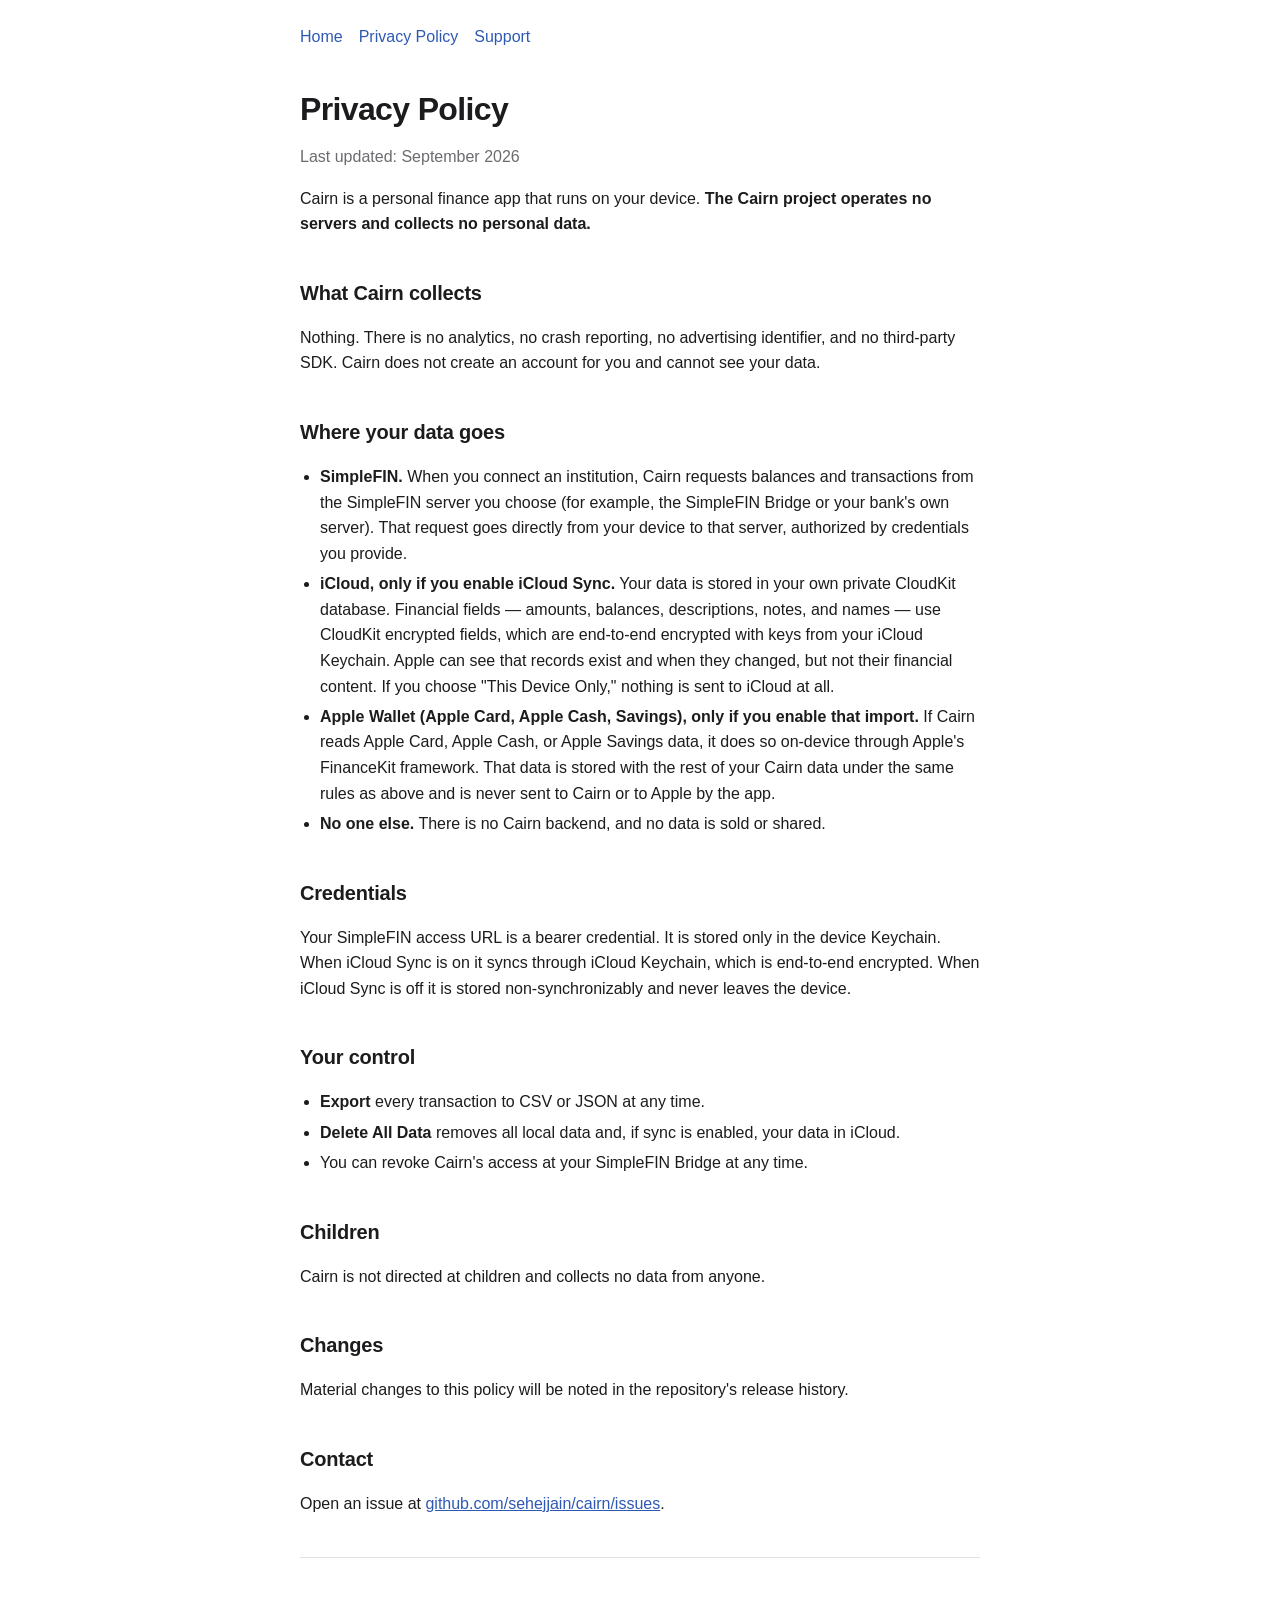
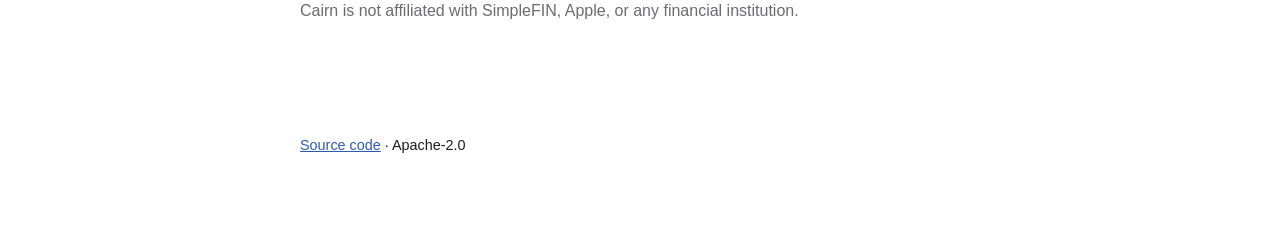
==== privacy.html @ 2c6770ec "Add a Pages site with landing, privacy, and support pages" ====
<!DOCTYPE html>
<html lang="en">
<head>
<meta charset="utf-8">
<meta name="viewport" content="width=device-width, initial-scale=1">
<title>Privacy Policy — Cairn</title>
<meta name="description" content="Cairn's privacy policy. Cairn collects no personal data and operates no servers.">
<link rel="stylesheet" href="style.css">
</head>
<body>
<header class="site">
  <nav class="site"><a href="index.html">Home</a><a href="privacy.html">Privacy Policy</a><a href="support.html">Support</a></nav>
</header>
<main>
  <h1>Privacy Policy</h1>
  <p class="muted">Last updated: September 2026</p>

  <p>Cairn is a personal finance app that runs on your device. <strong>The Cairn project operates no servers and collects no personal data.</strong></p>

  <h2>What Cairn collects</h2>
  <p>Nothing. There is no analytics, no crash reporting, no advertising identifier, and no third-party SDK. Cairn does not create an account for you and cannot see your data.</p>

  <h2>Where your data goes</h2>
  <ul>
    <li>
      <strong>SimpleFIN.</strong> When you connect an institution, Cairn requests balances and transactions from the SimpleFIN server you choose (for example, the SimpleFIN Bridge or your bank's own server). That request goes directly from your device to that server, authorized by credentials you provide.
    </li>
    <li>
      <strong>iCloud, only if you enable iCloud Sync.</strong> Your data is stored in your own private CloudKit database. Financial fields — amounts, balances, descriptions, notes, and names — use CloudKit encrypted fields, which are end-to-end encrypted with keys from your iCloud Keychain. Apple can see that records exist and when they changed, but not their financial content. If you choose "This Device Only," nothing is sent to iCloud at all.
    </li>
    <li>
      <strong>Apple Wallet (Apple Card, Apple Cash, Savings), only if you enable that import.</strong> If Cairn reads Apple Card, Apple Cash, or Apple Savings data, it does so on-device through Apple's FinanceKit framework. That data is stored with the rest of your Cairn data under the same rules as above and is never sent to Cairn or to Apple by the app.
    </li>
    <li>
      <strong>No one else.</strong> There is no Cairn backend, and no data is sold or shared.
    </li>
  </ul>

  <h2>Credentials</h2>
  <p>Your SimpleFIN access URL is a bearer credential. It is stored only in the device Keychain. When iCloud Sync is on it syncs through iCloud Keychain, which is end-to-end encrypted. When iCloud Sync is off it is stored non-synchronizably and never leaves the device.</p>

  <h2>Your control</h2>
  <ul>
    <li><strong>Export</strong> every transaction to CSV or JSON at any time.</li>
    <li><strong>Delete All Data</strong> removes all local data and, if sync is enabled, your data in iCloud.</li>
    <li>You can revoke Cairn's access at your SimpleFIN Bridge at any time.</li>
  </ul>

  <h2>Children</h2>
  <p>Cairn is not directed at children and collects no data from anyone.</p>

  <h2>Changes</h2>
  <p>Material changes to this policy will be noted in the repository's release history.</p>

  <h2>Contact</h2>
  <p>Open an issue at <a href="https://github.com/sehejjain/cairn/issues">github.com/sehejjain/cairn/issues</a>.</p>

  <hr>
  <p class="muted">Cairn is not affiliated with SimpleFIN, Apple, or any financial institution.</p>
</main>
<footer class="site">
  <p><a href="https://github.com/sehejjain/cairn">Source code</a> · Apache-2.0</p>
</footer>
</body>
</html>
---- style.css ----
:root {
  color-scheme: light dark;
  --bg: #ffffff;
  --fg: #1c1c1e;
  --muted: #6b6b70;
  --accent: #2e59b3;
  --card: #f5f5f7;
  --rule: #e2e2e6;
}

@media (prefers-color-scheme: dark) {
  :root {
    --bg: #111113;
    --fg: #f2f2f4;
    --muted: #a1a1a8;
    --accent: #8ab4ff;
    --card: #1c1c1f;
    --rule: #2c2c31;
  }
}

* { box-sizing: border-box; }

body {
  margin: 0;
  background: var(--bg);
  color: var(--fg);
  font: 16px/1.6 -apple-system, BlinkMacSystemFont, "SF Pro Text", "Segoe UI", Roboto, Helvetica, Arial, sans-serif;
  -webkit-text-size-adjust: 100%;
}

main {
  max-width: 720px;
  margin: 0 auto;
  padding: 40px 20px 80px;
}

header.site {
  max-width: 720px;
  margin: 0 auto;
  padding: 24px 20px 0;
}

h1 { font-size: 2rem; line-height: 1.2; margin: 0 0 0.25em; letter-spacing: -0.02em; }
h2 { font-size: 1.25rem; margin: 2em 0 0.5em; letter-spacing: -0.01em; }
h3 { font-size: 1.05rem; margin: 1.5em 0 0.4em; }
p, li { color: var(--fg); }
.lede { color: var(--muted); font-size: 1.1rem; }
.muted { color: var(--muted); }
a { color: var(--accent); }

ul { padding-left: 1.25em; }
li { margin: 0.3em 0; }

hr { border: 0; border-top: 1px solid var(--rule); margin: 2.5em 0; }

.card {
  background: var(--card);
  border-radius: 16px;
  padding: 20px 22px;
  margin: 1.5em 0;
}

nav.site a { margin-right: 16px; text-decoration: none; }
nav.site a:hover { text-decoration: underline; }

footer.site {
  max-width: 720px;
  margin: 0 auto;
  padding: 0 20px 60px;
  color: var(--muted);
  font-size: 0.9rem;
}

code {
  font-family: ui-monospace, SFMono-Regular, Menlo, monospace;
  font-size: 0.9em;
  background: var(--card);
  padding: 0.1em 0.35em;
  border-radius: 5px;
}
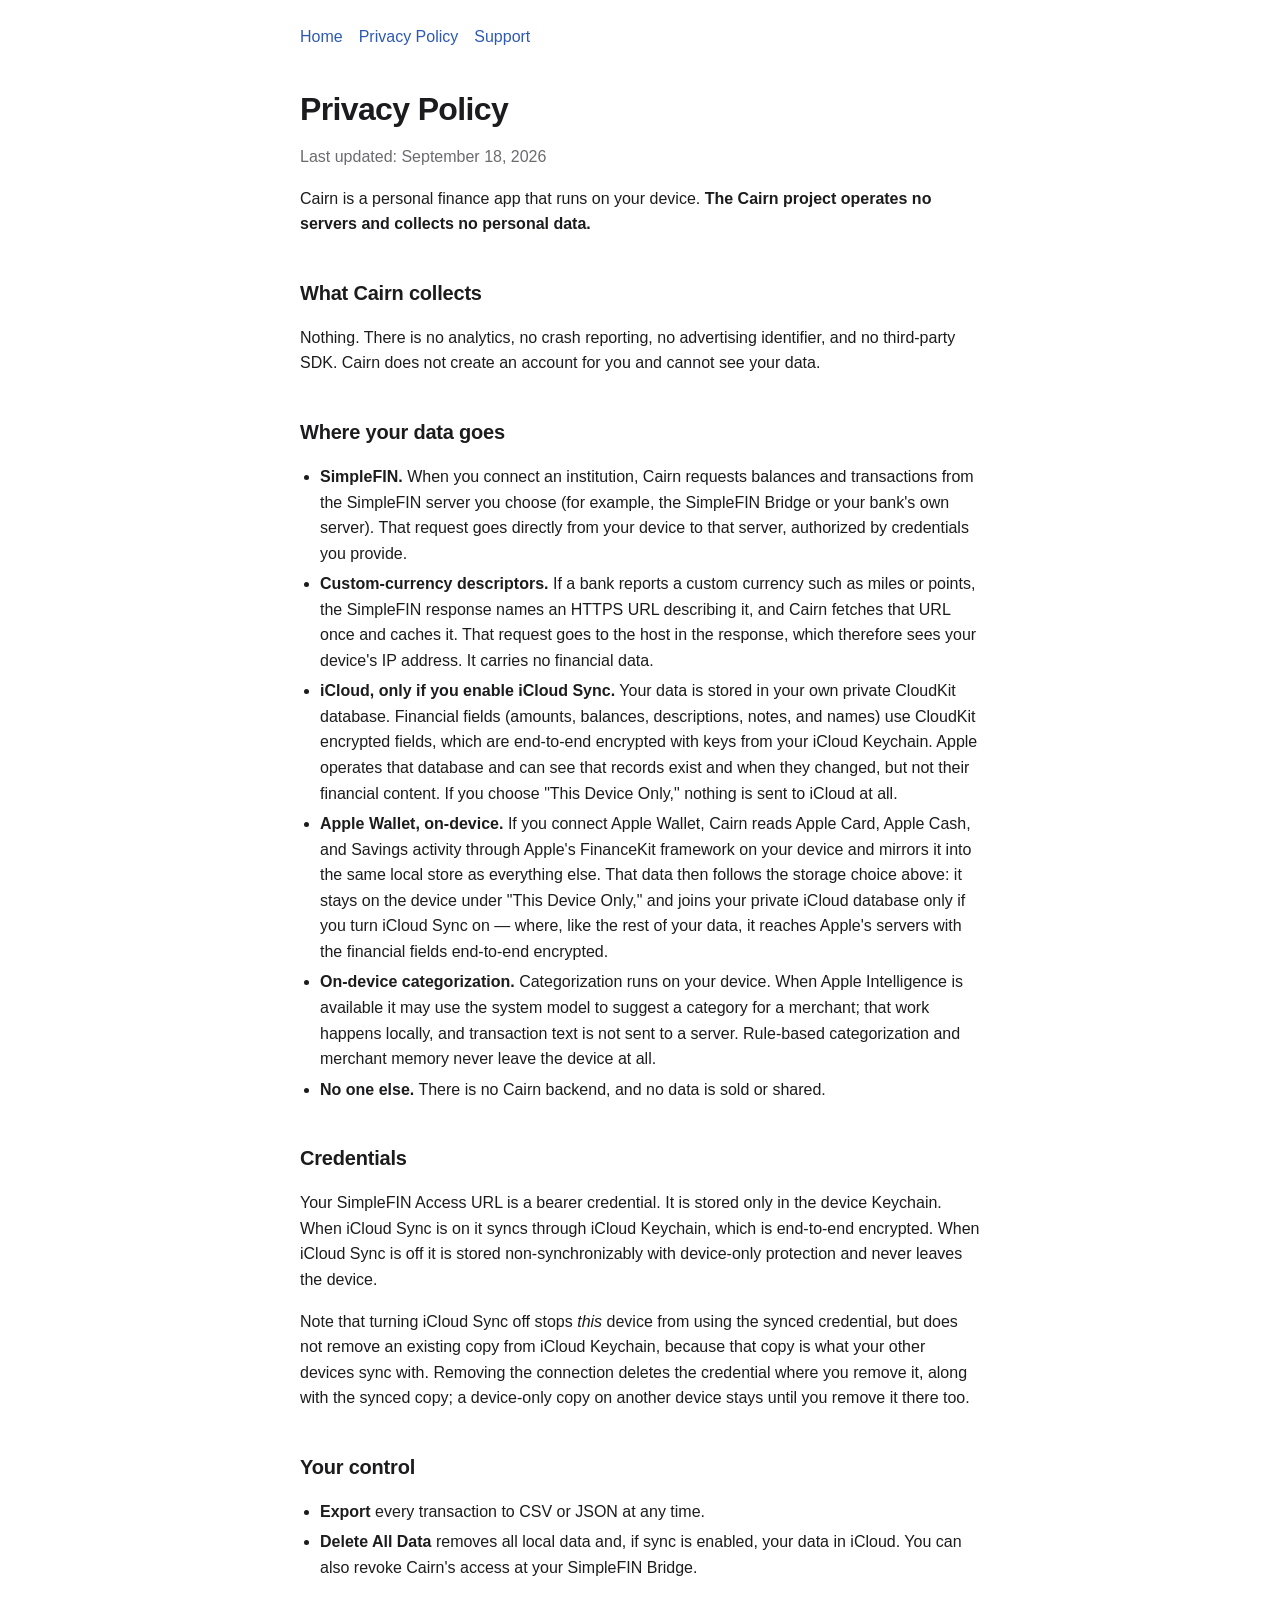
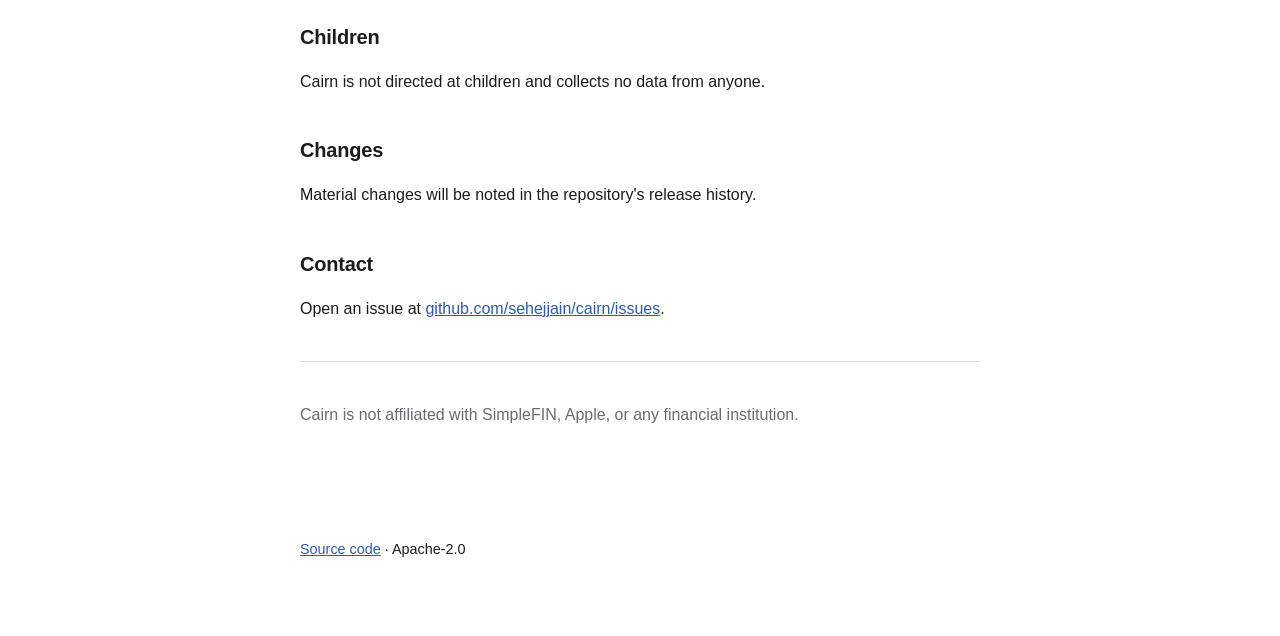
==== commit f6d0c89d: "Mirror the updated privacy policy on the site" ====
--- a/privacy.html
+++ b/privacy.html
@@ -13,7 +13,7 @@
 </header>
 <main>
   <h1>Privacy Policy</h1>
-  <p class="muted">Last updated: September 2026</p>
+  <p class="muted">Last updated: September 18, 2026</p>
 
   <p>Cairn is a personal finance app that runs on your device. <strong>The Cairn project operates no servers and collects no personal data.</strong></p>
 
@@ -26,10 +26,16 @@
       <strong>SimpleFIN.</strong> When you connect an institution, Cairn requests balances and transactions from the SimpleFIN server you choose (for example, the SimpleFIN Bridge or your bank's own server). That request goes directly from your device to that server, authorized by credentials you provide.
     </li>
     <li>
-      <strong>iCloud, only if you enable iCloud Sync.</strong> Your data is stored in your own private CloudKit database. Financial fields — amounts, balances, descriptions, notes, and names — use CloudKit encrypted fields, which are end-to-end encrypted with keys from your iCloud Keychain. Apple can see that records exist and when they changed, but not their financial content. If you choose "This Device Only," nothing is sent to iCloud at all.
+      <strong>Custom-currency descriptors.</strong> If a bank reports a custom currency such as miles or points, the SimpleFIN response names an HTTPS URL describing it, and Cairn fetches that URL once and caches it. That request goes to the host in the response, which therefore sees your device's IP address. It carries no financial data.
     </li>
     <li>
-      <strong>Apple Wallet (Apple Card, Apple Cash, Savings), only if you enable that import.</strong> If Cairn reads Apple Card, Apple Cash, or Apple Savings data, it does so on-device through Apple's FinanceKit framework. That data is stored with the rest of your Cairn data under the same rules as above and is never sent to Cairn or to Apple by the app.
+      <strong>iCloud, only if you enable iCloud Sync.</strong> Your data is stored in your own private CloudKit database. Financial fields (amounts, balances, descriptions, notes, and names) use CloudKit encrypted fields, which are end-to-end encrypted with keys from your iCloud Keychain. Apple operates that database and can see that records exist and when they changed, but not their financial content. If you choose "This Device Only," nothing is sent to iCloud at all.
+    </li>
+    <li>
+      <strong>Apple Wallet, on-device.</strong> If you connect Apple Wallet, Cairn reads Apple Card, Apple Cash, and Savings activity through Apple's FinanceKit framework on your device and mirrors it into the same local store as everything else. That data then follows the storage choice above: it stays on the device under "This Device Only," and joins your private iCloud database only if you turn iCloud Sync on — where, like the rest of your data, it reaches Apple's servers with the financial fields end-to-end encrypted.
+    </li>
+    <li>
+      <strong>On-device categorization.</strong> Categorization runs on your device. When Apple Intelligence is available it may use the system model to suggest a category for a merchant; that work happens locally, and transaction text is not sent to a server. Rule-based categorization and merchant memory never leave the device at all.
     </li>
     <li>
       <strong>No one else.</strong> There is no Cairn backend, and no data is sold or shared.
@@ -37,20 +43,20 @@
   </ul>
 
   <h2>Credentials</h2>
-  <p>Your SimpleFIN access URL is a bearer credential. It is stored only in the device Keychain. When iCloud Sync is on it syncs through iCloud Keychain, which is end-to-end encrypted. When iCloud Sync is off it is stored non-synchronizably and never leaves the device.</p>
+  <p>Your SimpleFIN Access URL is a bearer credential. It is stored only in the device Keychain. When iCloud Sync is on it syncs through iCloud Keychain, which is end-to-end encrypted. When iCloud Sync is off it is stored non-synchronizably with device-only protection and never leaves the device.</p>
+  <p>Note that turning iCloud Sync off stops <em>this</em> device from using the synced credential, but does not remove an existing copy from iCloud Keychain, because that copy is what your other devices sync with. Removing the connection deletes the credential where you remove it, along with the synced copy; a device-only copy on another device stays until you remove it there too.</p>
 
   <h2>Your control</h2>
   <ul>
     <li><strong>Export</strong> every transaction to CSV or JSON at any time.</li>
-    <li><strong>Delete All Data</strong> removes all local data and, if sync is enabled, your data in iCloud.</li>
-    <li>You can revoke Cairn's access at your SimpleFIN Bridge at any time.</li>
+    <li><strong>Delete All Data</strong> removes all local data and, if sync is enabled, your data in iCloud. You can also revoke Cairn's access at your SimpleFIN Bridge.</li>
   </ul>
 
   <h2>Children</h2>
   <p>Cairn is not directed at children and collects no data from anyone.</p>
 
   <h2>Changes</h2>
-  <p>Material changes to this policy will be noted in the repository's release history.</p>
+  <p>Material changes will be noted in the repository's release history.</p>
 
   <h2>Contact</h2>
   <p>Open an issue at <a href="https://github.com/sehejjain/cairn/issues">github.com/sehejjain/cairn/issues</a>.</p>
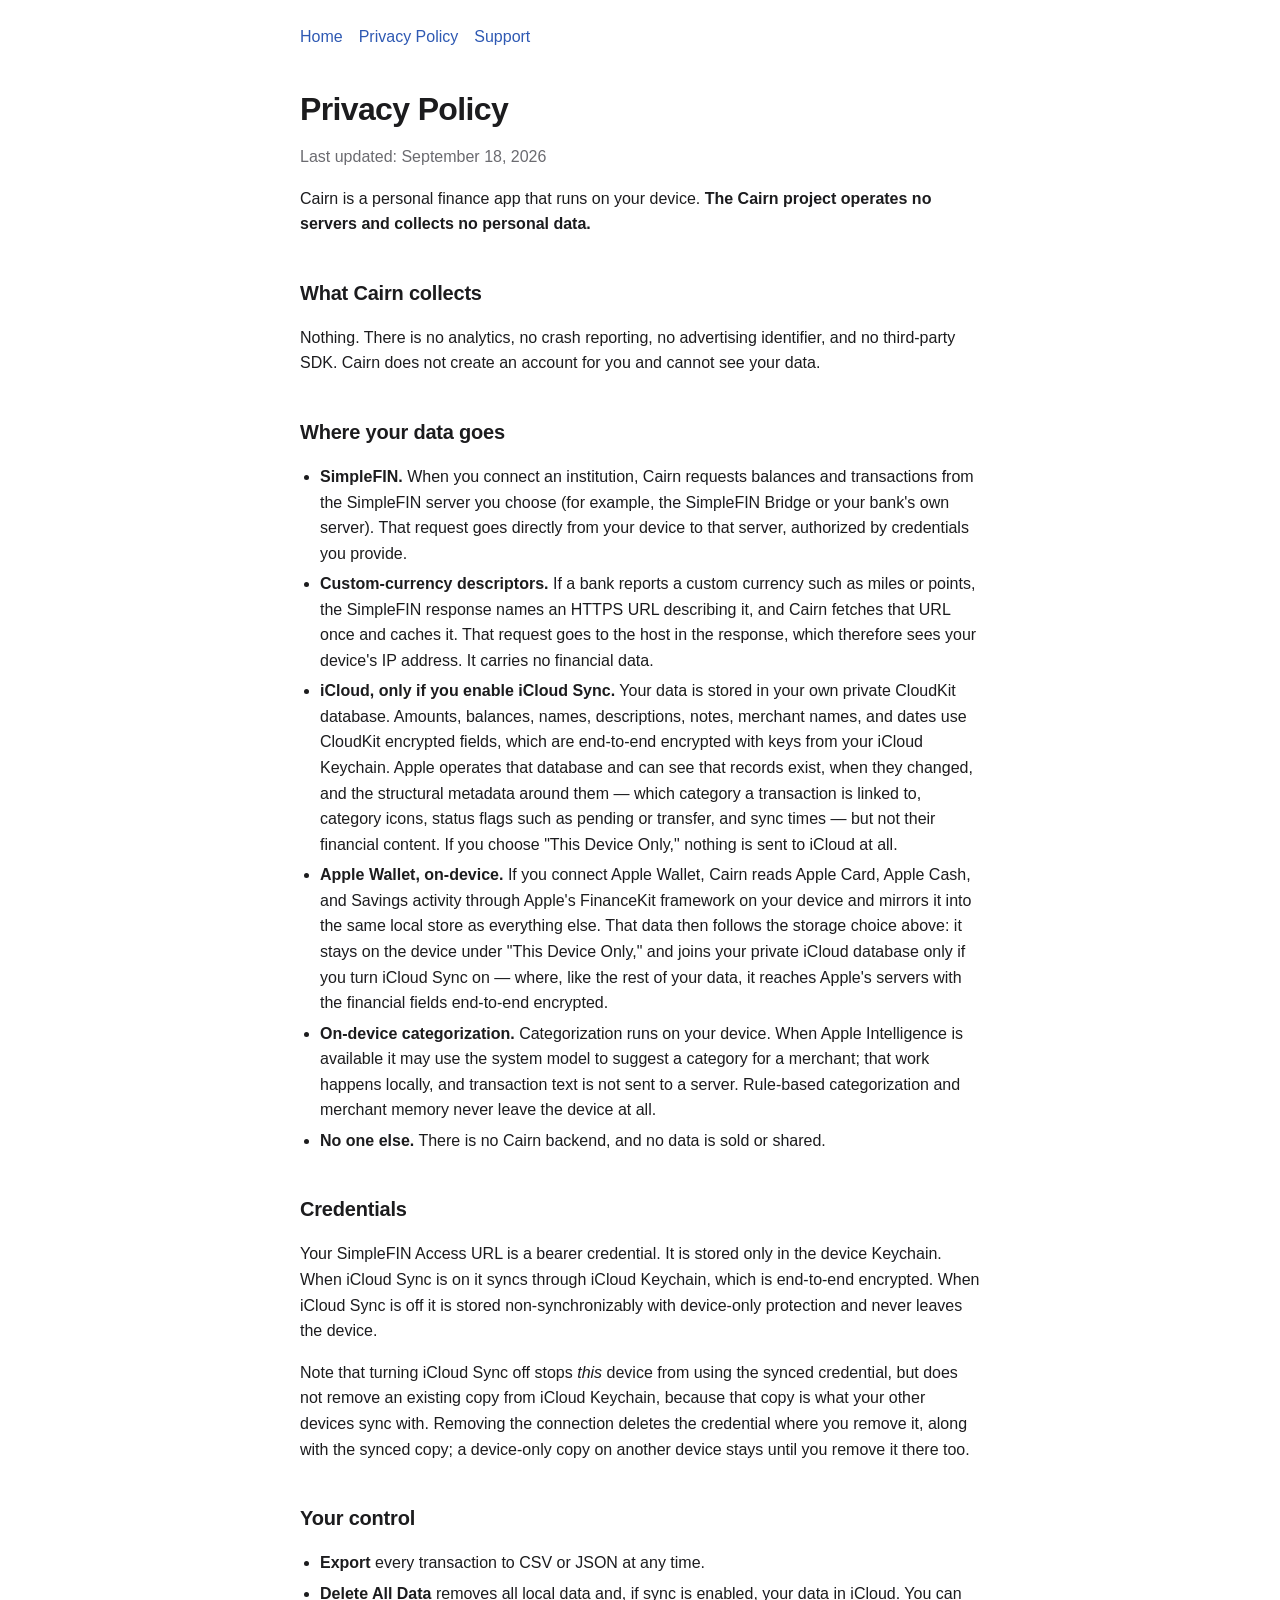
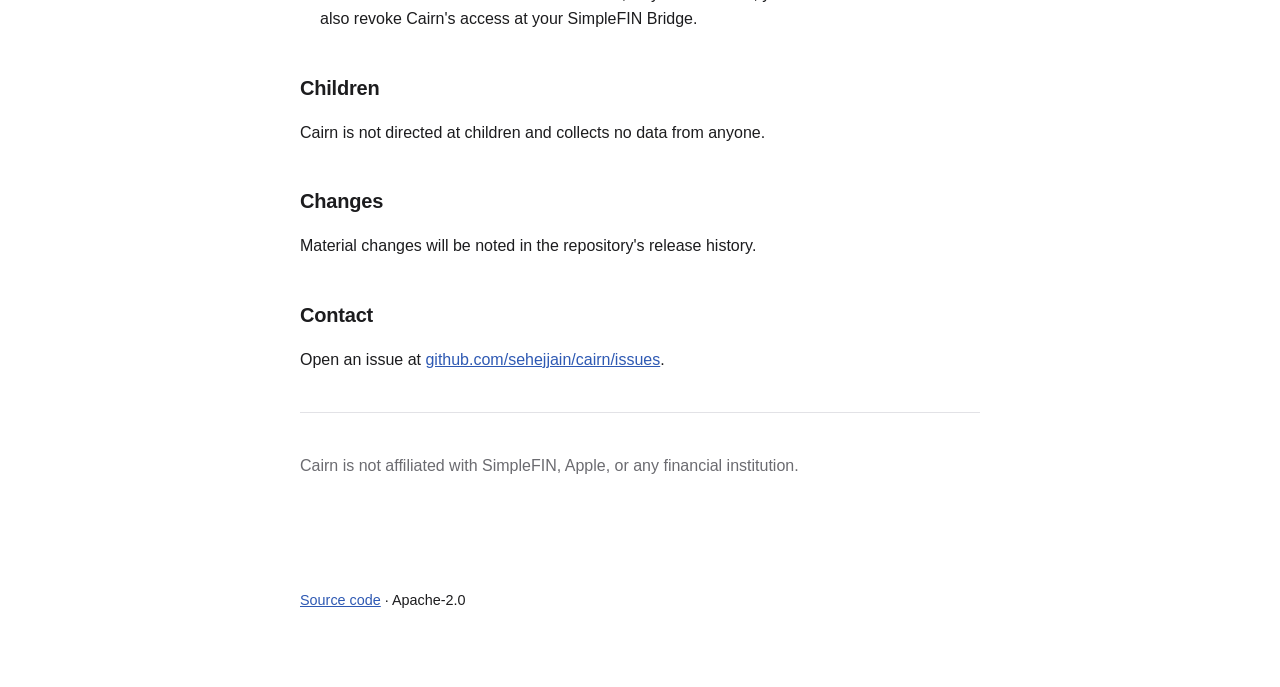
==== commit 46936a9a: "Say which fields CloudKit encrypts on the site" ====
--- a/privacy.html
+++ b/privacy.html
@@ -29,7 +29,7 @@
       <strong>Custom-currency descriptors.</strong> If a bank reports a custom currency such as miles or points, the SimpleFIN response names an HTTPS URL describing it, and Cairn fetches that URL once and caches it. That request goes to the host in the response, which therefore sees your device's IP address. It carries no financial data.
     </li>
     <li>
-      <strong>iCloud, only if you enable iCloud Sync.</strong> Your data is stored in your own private CloudKit database. Financial fields (amounts, balances, descriptions, notes, and names) use CloudKit encrypted fields, which are end-to-end encrypted with keys from your iCloud Keychain. Apple operates that database and can see that records exist and when they changed, but not their financial content. If you choose "This Device Only," nothing is sent to iCloud at all.
+      <strong>iCloud, only if you enable iCloud Sync.</strong> Your data is stored in your own private CloudKit database. Amounts, balances, names, descriptions, notes, merchant names, and dates use CloudKit encrypted fields, which are end-to-end encrypted with keys from your iCloud Keychain. Apple operates that database and can see that records exist, when they changed, and the structural metadata around them — which category a transaction is linked to, category icons, status flags such as pending or transfer, and sync times — but not their financial content. If you choose "This Device Only," nothing is sent to iCloud at all.
     </li>
     <li>
       <strong>Apple Wallet, on-device.</strong> If you connect Apple Wallet, Cairn reads Apple Card, Apple Cash, and Savings activity through Apple's FinanceKit framework on your device and mirrors it into the same local store as everything else. That data then follows the storage choice above: it stays on the device under "This Device Only," and joins your private iCloud database only if you turn iCloud Sync on — where, like the rest of your data, it reaches Apple's servers with the financial fields end-to-end encrypted.
